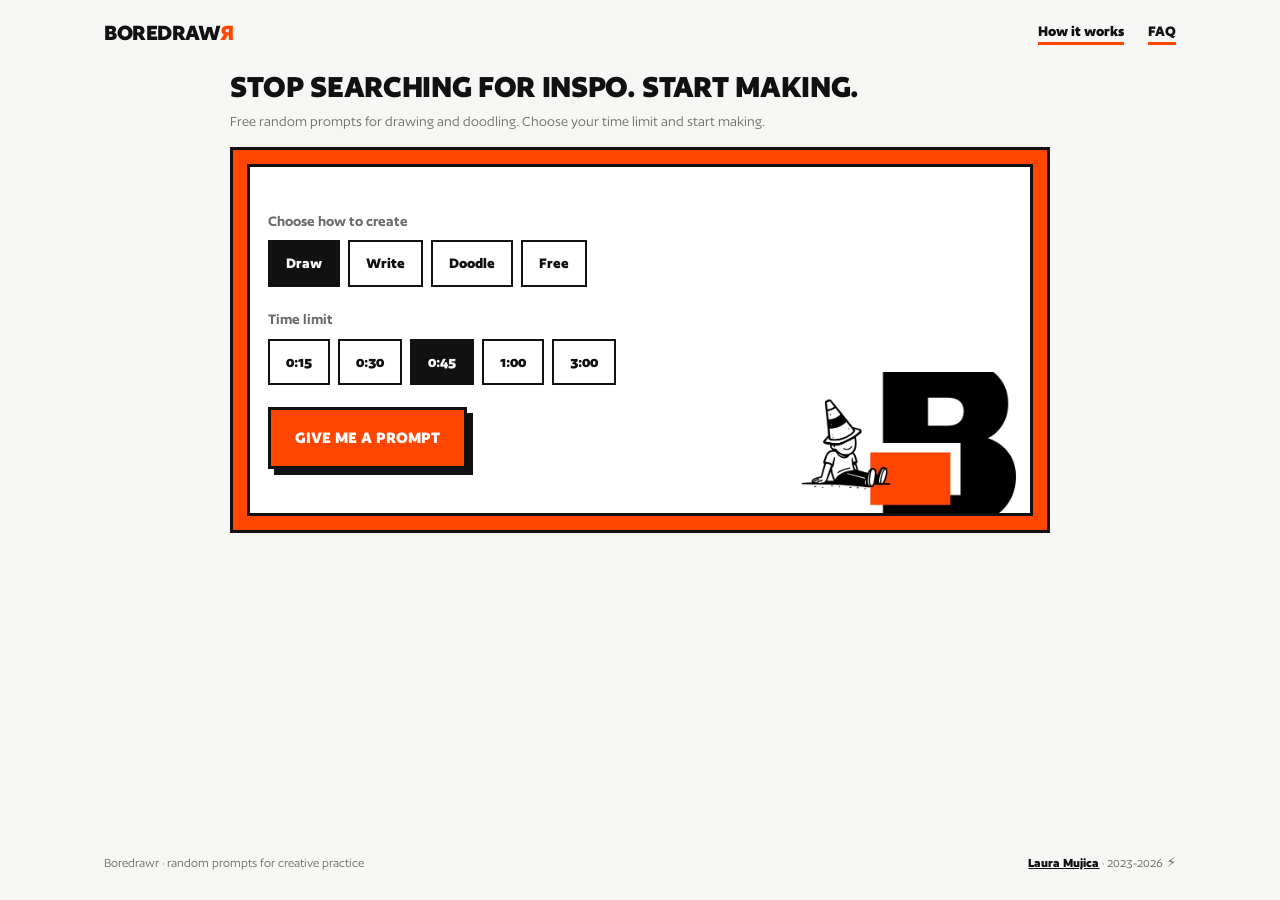
==== index.html @ 6048fa0b "Keep the creative exercise frame stable and fit long prompt text" ====
<!DOCTYPE html>
<html lang="en">
<head>
<!-- Google tag (gtag.js) -->
<script async src="https://www.googletagmanager.com/gtag/js?id=G-VSSH24MEQZ"></script>
<script>
  window.dataLayer = window.dataLayer || [];
  function gtag(){dataLayer.push(arguments);}
  gtag('js', new Date());
  gtag('config', 'G-VSSH24MEQZ');
</script>
<meta charset="utf-8">
<meta name="viewport" content="width=device-width, initial-scale=1, viewport-fit=cover">
<title>Boredrawr — Free Drawing &amp; Doodle Prompt Generator</title>
<meta name="description" content="Get a random drawing or doodle prompt. Set a timer from 15 seconds to 3 minutes and start making. Free creative warm-ups, with no sign-up.">
<meta name="author" content="Laura Mujica">
<link rel="canonical" href="https://boredrawr.web.app/">
<meta property="og:type" content="website">
<meta property="og:site_name" content="Boredrawr">
<meta property="og:title" content="Boredrawr — Stop searching for inspo. Start making.">
<meta property="og:description" content="One random prompt. A short timer. Something you make. Try free drawing and doodling prompts, or explore writing and any medium. No sign-up needed.">
<meta property="og:url" content="https://boredrawr.web.app/">
<meta property="og:image" content="https://boredrawr.web.app/img/boredrawr-social.png?v=fa2564079792">
<meta property="og:image:width" content="1201">
<meta property="og:image:height" content="631">
<meta property="og:image:alt" content="Boredrawr — free drawing and doodling prompts for timed creative exercises.">
<meta name="twitter:card" content="summary_large_image">
<meta name="twitter:title" content="Boredrawr — Stop searching for inspo. Start making.">
<meta name="twitter:description" content="Free drawing and doodling prompts for a quick creative warm-up. Choose a timer and start making. No sign-up needed.">
<meta name="twitter:image" content="https://boredrawr.web.app/img/boredrawr-social.png?v=fa2564079792">
<meta name="twitter:image:alt" content="Boredrawr — free drawing and doodling prompts for timed creative exercises.">
<link rel="icon" type="image/png" href="img/favicon.png">
<link rel="stylesheet" href="css/styles.css?v=0f02905f6a">
<script type="application/ld+json">
{
  "@context": "https://schema.org",
  "@graph": [
    {
      "@type": "WebSite",
      "@id": "https://boredrawr.web.app/#website",
      "url": "https://boredrawr.web.app/",
      "name": "Boredrawr",
      "inLanguage": "en",
      "description": "Free drawing and doodling prompts for timed creative exercises."
    },
    {
      "@type": "WebApplication",
      "@id": "https://boredrawr.web.app/#webapp",
      "url": "https://boredrawr.web.app/",
      "name": "Boredrawr",
      "description": "A free browser-based random prompt generator for drawing, doodling, writing and timed creative exercises.",
      "applicationCategory": "EntertainmentApplication",
      "operatingSystem": "Any",
      "browserRequirements": "A modern web browser with JavaScript enabled",
      "inLanguage": "en",
      "isAccessibleForFree": true,
      "offers": {
        "@type": "Offer",
        "price": "0",
        "priceCurrency": "USD"
      },
      "creator": {
        "@type": "Person",
        "name": "Laura Mujica",
        "url": "https://lauramujica.com/"
      }
    }
  ]
}
</script>
</head>
<body>
<div class="wrap top">
<header>
  <a class="logo" href="#top" aria-label="Boredrawr">BOREDRAW<i>R</i></a>
  <nav class="header-links" aria-label="About Boredrawr">
    <button class="nav" id="openHow" type="button">How it works</button>
    <button class="nav" id="openFaq" type="button">FAQ</button>
  </nav>
</header>

<main id="top">
<div class="hero">
  <div>
    <h1>Stop searching for inspo. Start making.</h1>
    <p class="intro">Free random prompts for drawing and doodling. Choose your time limit and start making.</p>
  </div>

  <div class="tool" id="app">
    <div class="panel" aria-live="polite">
      <!-- Setup -->
      <div id="setup" class="state">
        <div class="hero-img"><img src="img/brwr-hero.jpg" alt="Character with a traffic cone on its head, sitting next to the Boredrawr B" width="1200" height="675"></div>
        <div class="controls">
        <div><h2 class="field-label">Choose how to create</h2>
          <div class="chips" id="modes" role="group" aria-label="Mode"></div></div>
        <div><h2 class="field-label">Time limit</h2>
          <div class="chips" id="times" role="group" aria-label="Time limit"></div></div>
        <div class="row"><button class="btn" id="go" disabled>Give me a prompt</button></div>
        <p id="promptError" role="status" hidden>Could not load prompts. Please check your connection and try again.</p>
        <div class="count" id="count"><span></span><button type="button" class="reset" aria-label="Reset count" title="Reset count"><svg width="16" height="16" viewBox="0 0 24 24" fill="none" stroke="currentColor" stroke-width="2.2" stroke-linecap="round" stroke-linejoin="round" aria-hidden="true"><path d="M3 12a9 9 0 1 0 3-6.7L3 8"/><path d="M3 3v5h5"/></svg></button></div>
        </div>
      </div>
      <!-- Running -->
      <div id="run" class="state" hidden>
        <div class="timer" id="clock">00:45</div>
        <div class="bar"><b id="fill"></b></div>
        <div class="prompt"><small>Your random prompt</small><strong id="ptext"></strong></div>
        <div class="row">
          <button class="btn ghost" id="finish">I'm done</button>
        </div>
      </div>
      <!-- Finished -->
      <div id="end" class="state" hidden>
        <div class="done-msg" id="endmsg">Time's up.</div>
        <div class="prompt"><small>You made this</small><strong id="pdone"></strong></div>
        <div class="row">
          <button class="btn" id="again">Go again</button>
          <button class="btn ghost" id="back">Change settings</button>
        </div>
        <div class="count" id="count2"><span></span><button type="button" class="reset" aria-label="Reset count" title="Reset count"><svg width="16" height="16" viewBox="0 0 24 24" fill="none" stroke="currentColor" stroke-width="2.2" stroke-linecap="round" stroke-linejoin="round" aria-hidden="true"><path d="M3 12a9 9 0 1 0 3-6.7L3 8"/><path d="M3 3v5h5"/></svg></button></div>
      </div>
    </div>
  </div>
</div>
</main>
</div>

<dialog id="how" aria-label="About Boredrawr">
  <button class="close" id="closeHow" type="button" aria-label="Close">Close</button>
  <div class="m-top two">
    <h2>When the blank page isn't the real problem</h2>
    <div>
      <p>Creative blocks don’t always come from a lack of ideas. Sometimes the hardest part is choosing where to start.</p>
      <p>Boredrawr is a free browser-based random prompt generator for drawing and doodling, with writing and free-form modes too. Choose a creative mode, set a timer and respond to one unexpected prompt.</p>
      <p>Draw an impatient cloud. Doodle a suspicious lighthouse without lifting your pen. Write from the point of view of a sleepy toaster. Or choose Free mode and use any medium.</p>
      <p>No account, no gallery to browse, no lengthy setup. Just a small creative exercise to get you making.</p>
      <div class="callout">Creative momentum, not a perfect result.</div>
    </div>
  </div>
  <div class="m-bottom">
    <h2>How it works</h2>
    <ol class="steps">
      <li><b>Choose how to create</b><span>Draw, doodle, write or use any medium.</span></li>
      <li><b>Set a time limit</b><span>Choose 15, 30 or 45 seconds, 1 minute or 3 minutes.</span></li>
      <li><b>Get a random prompt</b><span>An unexpected combination gives you somewhere to start.</span></li>
      <li><b>Make something</b><span>Respond until the timer ends, or finish whenever you’re ready.</span></li>
    </ol>
  </div>
</dialog>

<dialog id="faqDialog" class="faq-dialog" aria-labelledby="faqTitle">
  <div class="faq-heading">
    <div><span class="faq-kicker">A little clarity before you create</span><h2 id="faqTitle">Frequently asked questions</h2></div>
    <button class="close" id="closeFaq" type="button" aria-label="Close FAQ">Close</button>
  </div>
  <div class="faq">
    <details><summary><span class="faq-number">01</span><span>What is Boredrawr?</span></summary><p>Boredrawr is a free web app that generates random prompts for drawing, doodling, writing and other creative activities. It runs in your browser.</p></details>
    <details><summary><span class="faq-number">02</span><span>How does the prompt generator work?</span></summary><p>It combines an adjective, a subject and an instruction for your selected mode. Each prompt gives you a small creative task to interpret in your own way.</p></details>
    <details><summary><span class="faq-number">03</span><span>Do I need drawing experience?</span></summary><p>No. You can use Boredrawr for a quick sketch, a simple doodle, a short paragraph or an experiment in any medium.</p></details>
    <details><summary><span class="faq-number">04</span><span>Can I use it for writing?</span></summary><p>Yes. Write mode asks you to write one paragraph from the point of view of the character or object in your prompt.</p></details>
    <details><summary><span class="faq-number">05</span><span>What does Free mode do?</span></summary><p>Free mode gives you a subject without restricting the medium. You decide how to respond.</p></details>
    <details><summary><span class="faq-number">06</span><span>How long is each exercise?</span></summary><p>You can choose 15, 30 or 45 seconds, 1 minute or 3 minutes. You can also finish before the timer ends.</p></details>
    <details><summary><span class="faq-number">07</span><span>Is Boredrawr free?</span></summary><p>Yes. You can use the prompt generator without payment or an account.</p></details>
    <details><summary><span class="faq-number">08</span><span>Does Boredrawr save my work?</span></summary><p>Boredrawr does not record your drawings or writing. It stores a completion count in your browser on the device you use.</p></details>
  </div>
</dialog>



<div class="wrap"><footer><span>Boredrawr · random prompts for creative practice</span><span><a href="https://lauramujica.com/" target="_blank">Laura Mujica</a> · 2023-2026 ⚡</span></footer></div>

<script src="js/app.js?v=51d50c9593" defer></script>
</body>
</html>
---- css/styles.css ----
@font-face{font-family:'Author';font-weight:400;font-style:normal;font-display:swap;src:url('../fonts/Author-Regular.otf') format('opentype')}
@font-face{font-family:'Author';font-weight:600;font-style:normal;font-display:swap;src:url('../fonts/Author-Semibold.otf') format('opentype')}
@font-face{font-family:'Author';font-weight:700;font-style:normal;font-display:swap;src:url('../fonts/Author-Bold.otf') format('opentype')}

:root{--bg:#f6f6f4;--ink:#111;--muted:#6b6b68;--card:#fff;--orange:#FF4600;--on-orange:#fff;--line:#111;
box-sizing:border-box;padding-top:env(safe-area-inset-top,0px);padding-bottom:env(safe-area-inset-bottom,0px)}
@media (prefers-color-scheme:dark){:root:not([data-theme="light"]){--bg:#141414;--ink:#f6f6f4;--muted:#a3a39f;--card:#1e1e1e;--line:#f6f6f4}}
:root[data-theme="dark"]{--bg:#141414;--ink:#f6f6f4;--muted:#a3a39f;--card:#1e1e1e;--line:#f6f6f4}
html{scroll-padding-top:env(safe-area-inset-top,0px)}
*{box-sizing:border-box}
body{margin:0;background:var(--bg);color:var(--ink);font-family:'Author',system-ui,sans-serif;line-height:1.4;display:flex;flex-direction:column;height:100vh;height:calc(100dvh - env(safe-area-inset-top,0px) - env(safe-area-inset-bottom,0px));overflow:hidden}
.wrap{max-width:1120px;width:100%;margin:0 auto;padding:0 24px}.top{flex:1;min-height:0;display:flex;flex-direction:column}
header{display:flex;justify-content:space-between;align-items:center;padding:16px 0}
.logo{font-weight:700;font-size:1.5rem;letter-spacing:-.02em;text-decoration:none;color:var(--ink)}
.logo i{font-style:normal;display:inline-block;transform:scaleX(-1);color:var(--orange)}
header .nav{font:inherit;font-weight:700;color:var(--ink);background:none;border:0;border-bottom:3px solid var(--orange);padding:0;cursor:pointer}header .nav:focus-visible{outline:3px solid var(--orange);outline-offset:4px}
h1,h2{font-weight:700;text-transform:uppercase;line-height:1;letter-spacing:-.01em;margin:0}
h1{font-size:clamp(1.5rem,3vw,2.1rem)}
h2{font-size:clamp(1.8rem,4vw,2.8rem)}
main{flex:1;min-height:0;display:flex}.hero{display:flex;flex-direction:column;gap:14px;width:100%;max-width:820px;margin:0 auto;padding:4px 0 clamp(20px,6vh,64px);min-height:0}
.hero p.lead{font-size:1.2rem;color:var(--muted);max-width:30ch;margin:24px 0 0}
.tool{background:var(--orange);padding:clamp(10px,2vh,14px);border:3px solid var(--line);flex:1 1 0;min-height:0;max-height:386px;display:flex}
.panel{background:var(--card);border:3px solid var(--line);position:relative;--pad:clamp(12px,3vh,18px);padding:var(--pad);flex:1;min-height:0;overflow:auto;display:flex;flex-direction:column}
.panel .field-label{margin:0 0 8px;font-size:1rem;font-weight:600;color:var(--muted)}
.chips{display:flex;flex-wrap:wrap;gap:8px}
.chip{font:inherit;font-weight:700;background:var(--card);color:var(--ink);border:2px solid var(--line);padding:10px 16px;cursor:pointer}
.chip[aria-pressed="true"]{background:var(--ink);color:var(--bg)}
.chip:focus-visible,.btn:focus-visible{outline:3px solid var(--orange);outline-offset:2px}
.btn{font:inherit;font-weight:700;font-size:1.1rem;text-transform:uppercase;background:var(--orange);color:var(--on-orange);border:3px solid var(--line);padding:16px 24px;cursor:pointer;box-shadow:6px 6px 0 var(--line);transition:transform .08s,box-shadow .08s}
.btn:active{transform:translate(4px,4px);box-shadow:2px 2px 0 var(--line)}
.btn.ghost{background:var(--card);color:var(--ink)}
.row{display:flex;gap:12px;flex-wrap:wrap}.state{display:flex;flex-direction:column;gap:clamp(10px,2vh,20px);flex:1;min-height:0}.hero-img{position:absolute;right:0;bottom:0;width:min(32%,300px,42vh);pointer-events:none;line-height:0}.hero-img img{width:100%;height:auto;mix-blend-mode:multiply}@media (prefers-color-scheme:dark){:root:not([data-theme="light"]) .hero-img img{mix-blend-mode:normal}}:root[data-theme="dark"] .hero-img img{mix-blend-mode:normal}.controls{position:relative;z-index:1}
.controls{display:flex;flex-direction:column;gap:clamp(12px,2.4vh,28px)}#setup{justify-content:center;gap:clamp(12px,2.4vh,28px)}
.state{gap:12px}.state > :not(.prompt){flex-shrink:0}
.prompt{background:var(--orange);color:var(--on-orange);padding:16px 28px;box-shadow:8px 8px 0 var(--line);flex:1;min-height:120px;display:flex;flex-direction:column;justify-content:safe center;margin-right:8px;margin-bottom:8px}
.prompt small{display:block;font-weight:700;opacity:.9;margin-bottom:8px;flex-shrink:0}
.prompt strong{display:block;font-size:clamp(1.5rem,min(5vw,7vh),3.6rem);font-weight:700;text-transform:uppercase;line-height:1.05;overflow-wrap:anywhere;flex-shrink:0}
.timer{font-size:clamp(2.4rem,5vh,3rem);font-weight:700;font-variant-numeric:tabular-nums;line-height:1}
.bar{height:10px;background:color-mix(in srgb,var(--ink) 15%,transparent)}
.bar b{display:block;height:100%;width:100%;background:var(--orange);transition:width .25s linear}
.done-msg{font-size:clamp(1.4rem,4vh,2rem);font-weight:700;text-transform:uppercase;line-height:1.05}
.count{color:var(--muted);font-size:.95rem;display:flex;align-items:center;gap:6px}.reset{background:none;border:0;padding:4px;cursor:pointer;color:var(--muted);line-height:0}.reset:hover{color:var(--ink)}.reset:focus-visible{outline:3px solid var(--orange);outline-offset:2px}
[hidden]{display:none!important}
section.band{padding:72px 0;border-top:3px solid var(--line)}
dialog{background:transparent;color:var(--ink);border:3px solid var(--line);padding:0;width:calc(100% - 32px);max-width:960px;max-height:calc(100% - 32px);overflow:auto;margin:auto}dialog::backdrop{background:rgba(0,0,0,.65)}
.m-top{background:var(--bg);padding:clamp(48px,8vh,72px) 40px clamp(20px,4vh,44px)}.m-bottom{background:#141414;color:#f6f6f4;padding:clamp(20px,4vh,40px) 40px}dialog h2{font-size:clamp(1.3rem,min(3.4vw,4.2vh),2.4rem)}dialog .two p{font-size:clamp(.9rem,2.1vh,1.1rem);margin-bottom:clamp(8px,1.6vh,16px)}dialog .callout{font-size:clamp(1rem,2.4vh,1.2rem);padding:clamp(12px,2vh,20px) 20px;margin-top:clamp(12px,2vh,24px)}dialog .steps{margin-top:clamp(14px,3vh,32px);gap:16px}dialog .steps b{font-size:clamp(1rem,2.3vh,1.2rem)}dialog .steps span{font-size:clamp(.85rem,2vh,1rem)}
dialog .close{position:absolute;top:16px;right:16px;font:inherit;font-weight:700;background:none;color:var(--ink);border:2px solid var(--line);padding:6px 12px;cursor:pointer}dialog .close:focus-visible{outline:3px solid var(--orange);outline-offset:2px}
@media (max-width:820px){.m-top{padding:clamp(44px,7vh,64px) 20px clamp(16px,3vh,28px);gap:14px}.m-bottom{padding:clamp(16px,3vh,28px) 20px}}
.steps{list-style:none;padding:0;margin:40px 0 0;display:grid;grid-template-columns:repeat(4,1fr);gap:24px}
.steps li{border-top:3px solid var(--orange);padding-top:16px}
.steps b{display:block;font-size:1.2rem;text-transform:uppercase;font-weight:700}
.steps span{color:#b9b9b4}
.two{display:grid;grid-template-columns:1fr 1fr;gap:48px;align-items:start}
.two p{font-size:1.15rem;margin:0 0 16px;max-width:46ch}
.callout{background:var(--orange);color:var(--on-orange);padding:20px 24px;font-weight:700;text-transform:uppercase;font-size:1.3rem;box-shadow:8px 8px 0 var(--line);margin-top:24px}
footer{padding:10px 0 clamp(14px,3vh,28px);color:var(--muted);font-size:.85rem;display:flex;justify-content:space-between;flex-wrap:wrap;gap:8px}footer a{color:var(--ink);font-weight:700}
@media (max-width:820px){.two{grid-template-columns:1fr;gap:32px}.steps{grid-template-columns:1fr 1fr}}
@media (max-width:520px){.chips{gap:6px}.chip{padding:7px 10px;font-size:.9rem}.btn{padding:12px 18px;font-size:1rem}.panel .field-label{margin-bottom:6px}.tool{padding:8px}.prompt{padding:16px}footer{font-size:.8rem}}
@media (max-width:820px){dialog{max-height:calc(100% - 16px);width:calc(100% - 16px)}dialog h2{font-size:1.15rem}dialog .two p{font-size:.86rem;line-height:1.3;margin-bottom:8px}dialog .callout{font-size:.95rem;padding:10px 14px;margin-top:10px;box-shadow:5px 5px 0 var(--line)}dialog .steps{gap:10px 14px;margin-top:12px}dialog .steps li{padding-top:10px}dialog .steps b{font-size:.95rem}dialog .steps span{font-size:.8rem;line-height:1.25}dialog .close{top:10px;right:10px;padding:4px 10px}.m-top{padding-top:44px}}
@media (prefers-reduced-motion:reduce){*{transition:none!important}}

/* Descriptive copy and information stay separate from the prompt controls. */
.intro{margin:8px 0 0;color:var(--muted);font-size:clamp(.9rem,1.7vh,1rem);line-height:1.4;max-width:100%}
.panel .field-label{text-transform:none;line-height:1.4;letter-spacing:normal}
.faq{background:var(--bg);padding:clamp(24px,4vh,40px) 40px}
.faq h2{margin-bottom:20px;font-size:clamp(1.3rem,3vw,2rem)}
.faq details{border-top:1px solid var(--muted);padding:14px 0}
.faq summary{font-weight:600;cursor:pointer}
.faq summary:focus-visible{outline:3px solid var(--orange);outline-offset:4px}
.faq p{margin:12px 0 0;max-width:68ch;line-height:1.5}
@media(max-width:820px){.faq{padding:24px 20px}}

.hero h1{text-wrap:balance}

.header-links{display:flex;align-items:center;gap:24px}
.faq-dialog{max-width:760px;border-color:#111;background:#fff;color:#111}
.faq-heading{position:sticky;top:0;z-index:2;display:flex;align-items:flex-start;justify-content:space-between;gap:24px;background:var(--orange);color:#111;padding:28px 32px;border-bottom:3px solid #111}
.faq-kicker{display:block;font-size:.9rem;font-weight:600;margin-bottom:10px}
.faq-heading h2{font-size:clamp(1.5rem,3vw,2.4rem);max-width:18ch}
.faq-dialog .close{position:static;flex-shrink:0;border-color:#111;background:#111;color:#fff;padding:8px 12px}
.faq-dialog .close:focus-visible{outline-color:#fff}
.faq-dialog .faq{background:#fff;color:#111;padding:12px 32px 28px}
.faq-dialog .faq details{border-top:0;border-bottom:2px solid #111;padding:0}
.faq-dialog .faq summary{display:flex;align-items:center;gap:14px;list-style:none;padding:18px 0;font-size:1.05rem}
.faq-dialog .faq summary::-webkit-details-marker{display:none}
.faq-number{display:flex;align-items:center;justify-content:center;width:32px;height:32px;flex-shrink:0;background:var(--orange);color:#111;font-size:.85rem;font-weight:700}
.faq-dialog .faq summary::after{content:'+';margin-left:auto;padding-left:10px;color:var(--orange);font-size:1.7rem;font-weight:700;line-height:1}
.faq-dialog .faq details[open] summary::after{content:'−'}
.faq-dialog .faq p{margin:0 0 20px 46px;padding:0 0 0 16px;border-left:3px solid var(--orange);font-size:1rem;line-height:1.55}
@media(max-width:520px){.header-links{gap:16px}.faq-heading{padding:22px 20px;gap:14px}.faq-dialog .faq{padding:8px 20px 20px}.faq-heading h2{font-size:1.4rem}.faq-kicker{font-size:.8rem}.faq-dialog .faq summary{font-size:.95rem;gap:10px}.faq-dialog .faq p{margin-left:42px}}
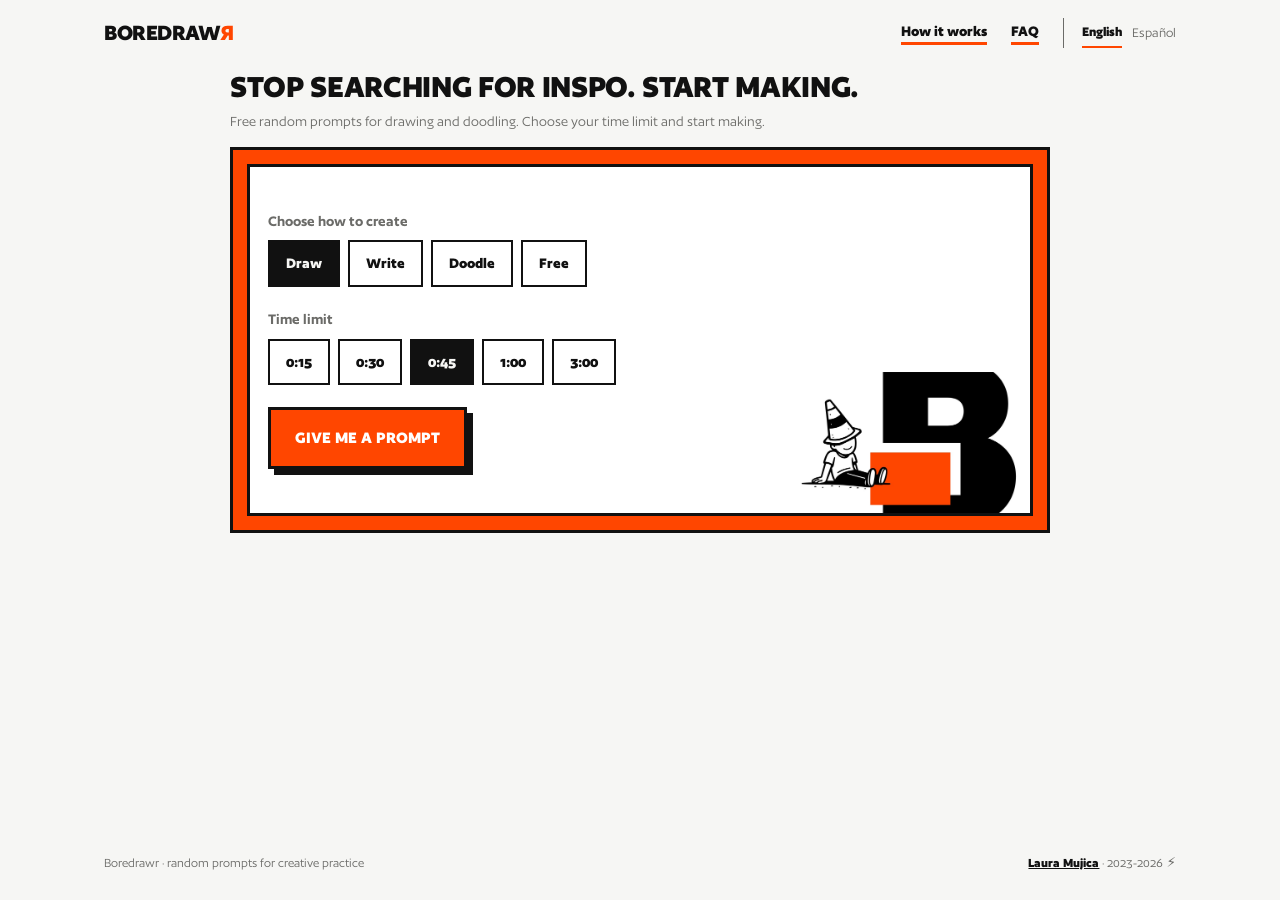
==== commit 7db86c0b: "Add Spanish web app with language switcher and gender-aware prompts" ====
--- a/index.html
+++ b/index.html
@@ -15,6 +15,11 @@
 <meta name="description" content="Get a random drawing or doodle prompt. Set a timer from 15 seconds to 3 minutes and start making. Free creative warm-ups, with no sign-up.">
 <meta name="author" content="Laura Mujica">
 <link rel="canonical" href="https://boredrawr.web.app/">
+<link rel="alternate" hreflang="en" href="https://boredrawr.web.app/">
+<link rel="alternate" hreflang="es" href="https://boredrawr.web.app/es/">
+<link rel="alternate" hreflang="x-default" href="https://boredrawr.web.app/">
+<meta property="og:locale" content="en_US">
+<meta property="og:locale:alternate" content="es_AR">
 <meta property="og:type" content="website">
 <meta property="og:site_name" content="Boredrawr">
 <meta property="og:title" content="Boredrawr — Stop searching for inspo. Start making.">
@@ -30,7 +35,7 @@
 <meta name="twitter:image" content="https://boredrawr.web.app/img/boredrawr-social.png?v=fa2564079792">
 <meta name="twitter:image:alt" content="Boredrawr — free drawing and doodling prompts for timed creative exercises.">
 <link rel="icon" type="image/png" href="img/favicon.png">
-<link rel="stylesheet" href="css/styles.css?v=0f02905f6a">
+<link rel="stylesheet" href="css/styles.css?v=a667f4f087">
 <script type="application/ld+json">
 {
   "@context": "https://schema.org",
@@ -76,6 +81,10 @@
   <nav class="header-links" aria-label="About Boredrawr">
     <button class="nav" id="openHow" type="button">How it works</button>
     <button class="nav" id="openFaq" type="button">FAQ</button>
+    <span class="language-switch" role="group" aria-label="Language">
+      <a href="/" lang="en" hreflang="en" aria-current="page">English</a>
+      <a href="/es/" lang="es" hreflang="es">Español</a>
+    </span>
   </nav>
 </header>
 
@@ -170,6 +179,6 @@
 
 <div class="wrap"><footer><span>Boredrawr · random prompts for creative practice</span><span><a href="https://lauramujica.com/" target="_blank">Laura Mujica</a> · 2023-2026 ⚡</span></footer></div>
 
-<script src="js/app.js?v=51d50c9593" defer></script>
+<script src="js/app.js?v=01582b9e4e" defer></script>
 </body>
 </html>
--- a/css/styles.css
+++ b/css/styles.css
@@ -72,7 +72,12 @@
 
 .hero h1{text-wrap:balance}
 
-.header-links{display:flex;align-items:center;gap:24px}
+.header-links{display:flex;align-items:center;justify-content:flex-end;flex-wrap:wrap;gap:24px}
+.language-switch{display:flex;gap:10px;align-items:center;padding-left:18px;border-left:1px solid var(--muted);font-size:.9rem}
+.language-switch a{color:var(--muted);text-decoration:none;padding:4px 0}
+.language-switch a[aria-current="page"]{color:var(--ink);font-weight:700;border-bottom:2px solid var(--orange)}
+.language-switch a:focus-visible{outline:3px solid var(--orange);outline-offset:3px}
+@media(max-width:620px){header{gap:16px;align-items:flex-start}.logo{flex-shrink:0}.header-links{gap:10px 16px;font-size:.9rem}.language-switch{flex-basis:100%;justify-content:flex-end;border-left:0;padding-left:0;font-size:.85rem}}
 .faq-dialog{max-width:760px;border-color:#111;background:#fff;color:#111}
 .faq-heading{position:sticky;top:0;z-index:2;display:flex;align-items:flex-start;justify-content:space-between;gap:24px;background:var(--orange);color:#111;padding:28px 32px;border-bottom:3px solid #111}
 .faq-kicker{display:block;font-size:.9rem;font-weight:600;margin-bottom:10px}
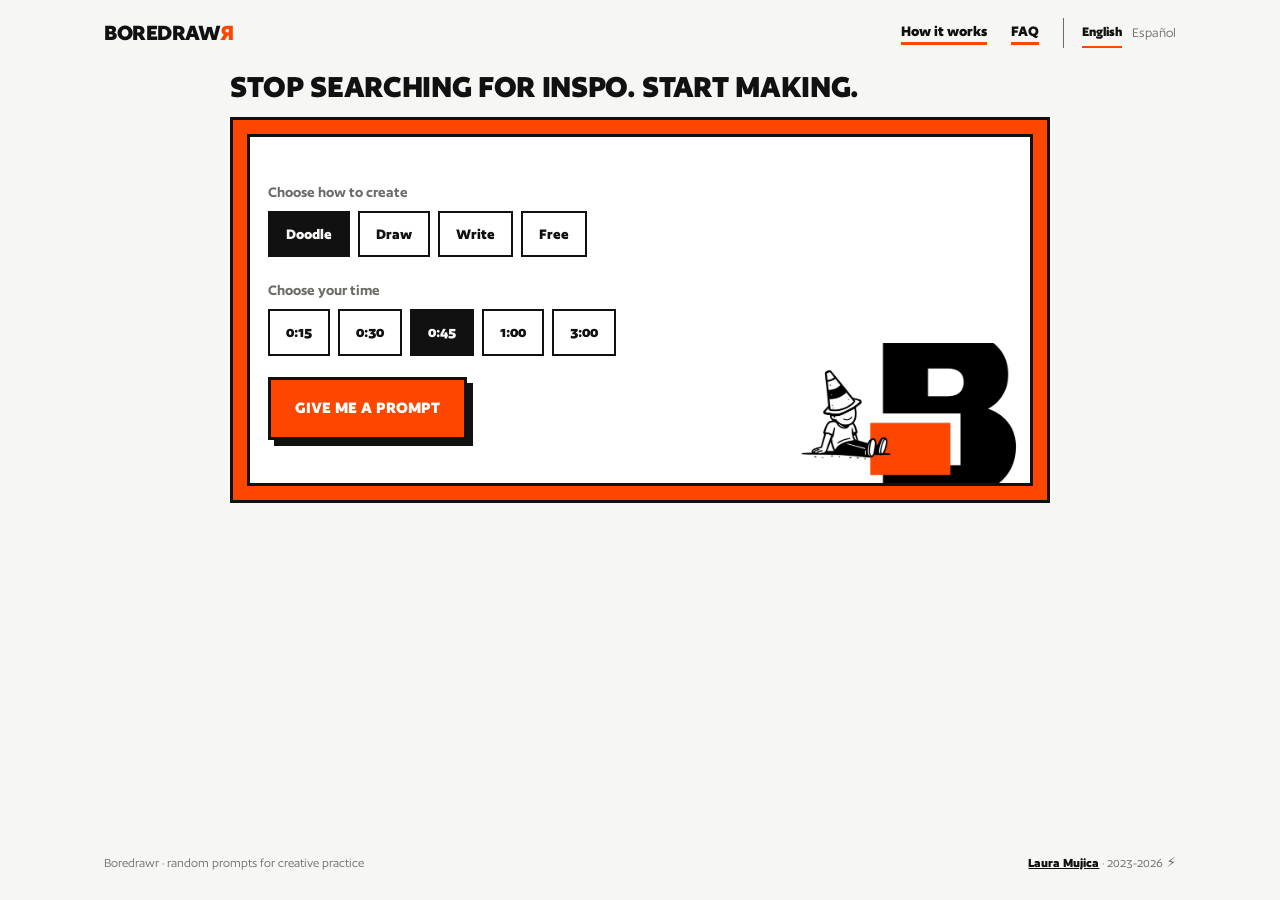
==== commit bce6d243: "Refine Spanish copy, prioritize doodling and explain the brand name" ====
--- a/index.html
+++ b/index.html
@@ -19,7 +19,6 @@
 <link rel="alternate" hreflang="es" href="https://boredrawr.web.app/es/">
 <link rel="alternate" hreflang="x-default" href="https://boredrawr.web.app/">
 <meta property="og:locale" content="en_US">
-<meta property="og:locale:alternate" content="es_AR">
 <meta property="og:type" content="website">
 <meta property="og:site_name" content="Boredrawr">
 <meta property="og:title" content="Boredrawr — Stop searching for inspo. Start making.">
@@ -92,7 +91,6 @@
 <div class="hero">
   <div>
     <h1>Stop searching for inspo. Start making.</h1>
-    <p class="intro">Free random prompts for drawing and doodling. Choose your time limit and start making.</p>
   </div>
 
   <div class="tool" id="app">
@@ -103,7 +101,7 @@
         <div class="controls">
         <div><h2 class="field-label">Choose how to create</h2>
           <div class="chips" id="modes" role="group" aria-label="Mode"></div></div>
-        <div><h2 class="field-label">Time limit</h2>
+        <div><h2 class="field-label">Choose your time</h2>
           <div class="chips" id="times" role="group" aria-label="Time limit"></div></div>
         <div class="row"><button class="btn" id="go" disabled>Give me a prompt</button></div>
         <p id="promptError" role="status" hidden>Could not load prompts. Please check your connection and try again.</p>
@@ -151,9 +149,9 @@
     <h2>How it works</h2>
     <ol class="steps">
       <li><b>Choose how to create</b><span>Draw, doodle, write or use any medium.</span></li>
-      <li><b>Set a time limit</b><span>Choose 15, 30 or 45 seconds, 1 minute or 3 minutes.</span></li>
+      <li><b>Choose your time</b><span>Choose 15, 30 or 45 seconds, 1 minute or 3 minutes.</span></li>
       <li><b>Get a random prompt</b><span>An unexpected combination gives you somewhere to start.</span></li>
-      <li><b>Make something</b><span>Respond until the timer ends, or finish whenever you’re ready.</span></li>
+      <li><b>Make something</b><span>Use pen and paper or your favorite tool. Finish whenever you’re ready.</span></li>
     </ol>
   </div>
 </dialog>
@@ -172,6 +170,7 @@
     <details><summary><span class="faq-number">06</span><span>How long is each exercise?</span></summary><p>You can choose 15, 30 or 45 seconds, 1 minute or 3 minutes. You can also finish before the timer ends.</p></details>
     <details><summary><span class="faq-number">07</span><span>Is Boredrawr free?</span></summary><p>Yes. You can use the prompt generator without payment or an account.</p></details>
     <details><summary><span class="faq-number">08</span><span>Does Boredrawr save my work?</span></summary><p>Boredrawr does not record your drawings or writing. It stores a completion count in your browser on the device you use.</p></details>
+    <details><summary><span class="faq-number">09</span><span>Where does the name Boredrawr come from?</span></summary><p>Boredrawr brings together <b>bored</b>, <b>draw</b>, and <b>drawer</b>. It starts with boredom and turns it into an invitation to draw. The drawer adds a playful twist: imagine opening one and pulling out an unexpected prompt. You never quite know what you’ll find—or where it might take you.</p></details>
   </div>
 </dialog>
 
@@ -179,6 +178,6 @@
 
 <div class="wrap"><footer><span>Boredrawr · random prompts for creative practice</span><span><a href="https://lauramujica.com/" target="_blank">Laura Mujica</a> · 2023-2026 ⚡</span></footer></div>
 
-<script src="js/app.js?v=01582b9e4e" defer></script>
+<script src="js/app.js?v=752061d4e9" defer></script>
 </body>
 </html>
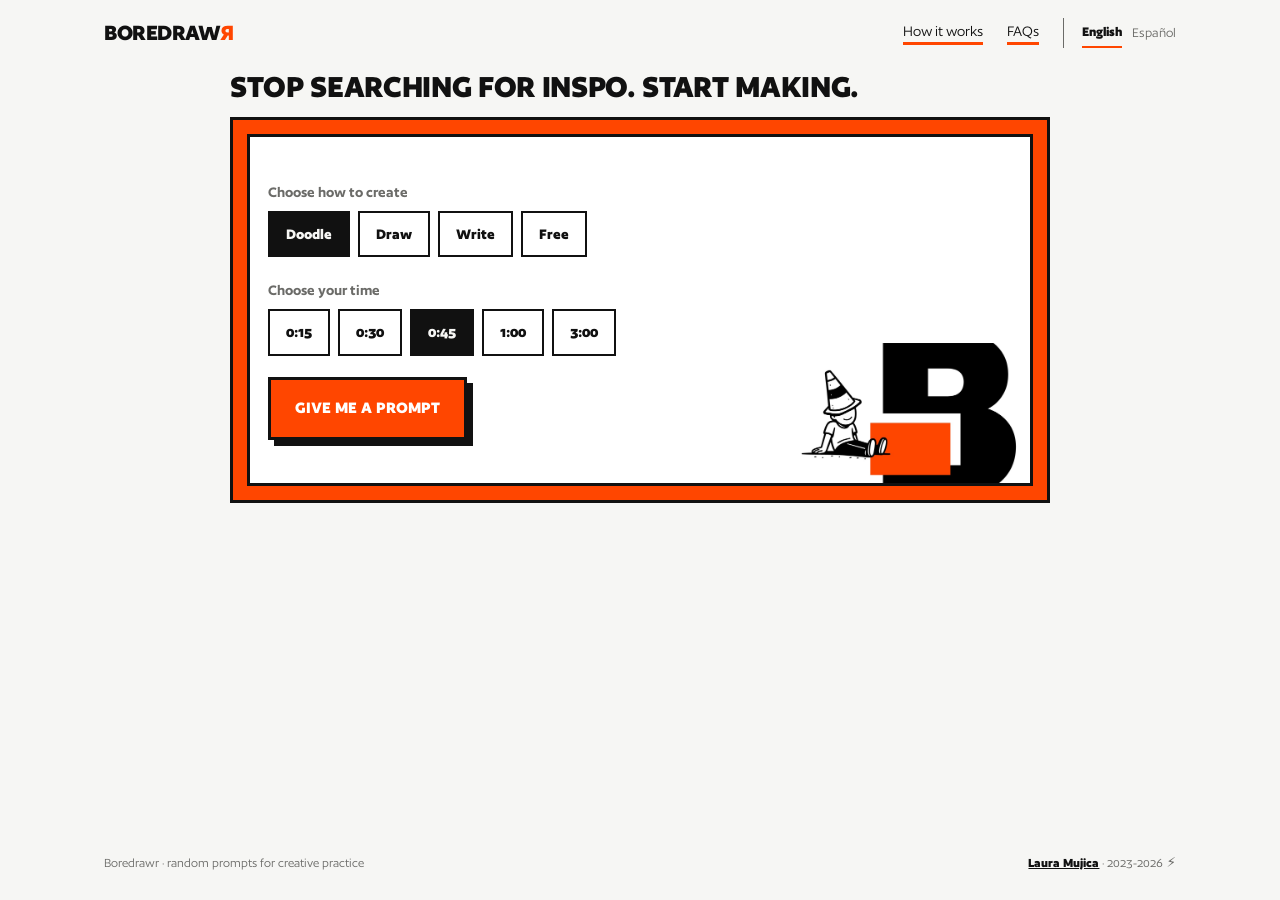
==== commit f3173169: "Refine FAQs and add contact email with accessible copy button" ====
--- a/index.html
+++ b/index.html
@@ -34,7 +34,7 @@
 <meta name="twitter:image" content="https://boredrawr.web.app/img/boredrawr-social.png?v=fa2564079792">
 <meta name="twitter:image:alt" content="Boredrawr — free drawing and doodling prompts for timed creative exercises.">
 <link rel="icon" type="image/png" href="img/favicon.png">
-<link rel="stylesheet" href="css/styles.css?v=a667f4f087">
+<link rel="stylesheet" href="css/styles.css?v=d7c8f49b7b">
 <script type="application/ld+json">
 {
   "@context": "https://schema.org",
@@ -79,7 +79,7 @@
   <a class="logo" href="#top" aria-label="Boredrawr">BOREDRAW<i>R</i></a>
   <nav class="header-links" aria-label="About Boredrawr">
     <button class="nav" id="openHow" type="button">How it works</button>
-    <button class="nav" id="openFaq" type="button">FAQ</button>
+    <button class="nav" id="openFaq" type="button">FAQs</button>
     <span class="language-switch" role="group" aria-label="Language">
       <a href="/" lang="en" hreflang="en" aria-current="page">English</a>
       <a href="/es/" lang="es" hreflang="es">Español</a>
@@ -151,26 +151,27 @@
       <li><b>Choose how to create</b><span>Draw, doodle, write or use any medium.</span></li>
       <li><b>Choose your time</b><span>Choose 15, 30 or 45 seconds, 1 minute or 3 minutes.</span></li>
       <li><b>Get a random prompt</b><span>An unexpected combination gives you somewhere to start.</span></li>
-      <li><b>Make something</b><span>Use pen and paper or your favorite tool. Finish whenever you’re ready.</span></li>
+      <li><b>Make something</b><span>Use pen and paper or your favorite tool.</span></li>
     </ol>
   </div>
 </dialog>
 
 <dialog id="faqDialog" class="faq-dialog" aria-labelledby="faqTitle">
   <div class="faq-heading">
-    <div><span class="faq-kicker">A little clarity before you create</span><h2 id="faqTitle">Frequently asked questions</h2></div>
+    <div><h2 id="faqTitle">Frequently asked questions</h2></div>
     <button class="close" id="closeFaq" type="button" aria-label="Close FAQ">Close</button>
   </div>
   <div class="faq">
     <details><summary><span class="faq-number">01</span><span>What is Boredrawr?</span></summary><p>Boredrawr is a free web app that generates random prompts for drawing, doodling, writing and other creative activities. It runs in your browser.</p></details>
-    <details><summary><span class="faq-number">02</span><span>How does the prompt generator work?</span></summary><p>It combines an adjective, a subject and an instruction for your selected mode. Each prompt gives you a small creative task to interpret in your own way.</p></details>
-    <details><summary><span class="faq-number">03</span><span>Do I need drawing experience?</span></summary><p>No. You can use Boredrawr for a quick sketch, a simple doodle, a short paragraph or an experiment in any medium.</p></details>
-    <details><summary><span class="faq-number">04</span><span>Can I use it for writing?</span></summary><p>Yes. Write mode asks you to write one paragraph from the point of view of the character or object in your prompt.</p></details>
-    <details><summary><span class="faq-number">05</span><span>What does Free mode do?</span></summary><p>Free mode gives you a subject without restricting the medium. You decide how to respond.</p></details>
-    <details><summary><span class="faq-number">06</span><span>How long is each exercise?</span></summary><p>You can choose 15, 30 or 45 seconds, 1 minute or 3 minutes. You can also finish before the timer ends.</p></details>
-    <details><summary><span class="faq-number">07</span><span>Is Boredrawr free?</span></summary><p>Yes. You can use the prompt generator without payment or an account.</p></details>
-    <details><summary><span class="faq-number">08</span><span>Does Boredrawr save my work?</span></summary><p>Boredrawr does not record your drawings or writing. It stores a completion count in your browser on the device you use.</p></details>
-    <details><summary><span class="faq-number">09</span><span>Where does the name Boredrawr come from?</span></summary><p>Boredrawr brings together <b>bored</b>, <b>draw</b>, and <b>drawer</b>. It starts with boredom and turns it into an invitation to draw. The drawer adds a playful twist: imagine opening one and pulling out an unexpected prompt. You never quite know what you’ll find—or where it might take you.</p></details>
+    <details><summary><span class="faq-number">02</span><span>Where does the name Boredrawr come from?</span></summary><p>Boredrawr brings together <b>bored</b>, <b>draw</b>, and <b>drawer</b>. It starts with boredom and turns it into an invitation to draw. The drawer adds a playful twist: imagine opening one and pulling out an unexpected prompt. You never quite know what you’ll find—or where it might take you.</p></details>
+    <details><summary><span class="faq-number">03</span><span>How does the prompt generator work?</span></summary><p>It combines an adjective, a subject and an instruction for your selected mode. Each prompt gives you a small creative task to interpret in your own way.</p></details>
+    <details><summary><span class="faq-number">04</span><span>Do I need drawing experience?</span></summary><p>No. You can use Boredrawr for a quick sketch, a simple doodle, a short paragraph or an experiment in any medium.</p></details>
+    <details><summary><span class="faq-number">05</span><span>Can I use it for writing?</span></summary><p>Yes. Write mode asks you to write one paragraph from the point of view of the character or object in your prompt.</p></details>
+    <details><summary><span class="faq-number">06</span><span>What does Free mode do?</span></summary><p>Free mode gives you a subject without restricting the medium. You decide how to respond.</p></details>
+    <details><summary><span class="faq-number">07</span><span>How long is each exercise?</span></summary><p>You can choose 15, 30 or 45 seconds, 1 minute or 3 minutes. You can also finish before the timer ends.</p></details>
+    <details><summary><span class="faq-number">08</span><span>Is Boredrawr free?</span></summary><p>Yes. You can use the prompt generator without payment or an account.</p></details>
+    <details><summary><span class="faq-number">09</span><span>Does Boredrawr save my work?</span></summary><p>Boredrawr does not record your drawings or writing. It stores a completion count in your browser on the device you use.</p></details>
+    <details><summary><span class="faq-number">10</span><span>Can I suggest something or request another language?</span></summary><p>Absolutely! Send your suggestions, language requests or questions to <span class="faq-contact"><a id="contactEmail" href="mailto:hello@lauramujica.com">hello@lauramujica.com</a><button id="copyEmail" class="copy-email" type="button" aria-label="Copy email address" title="Copy email address"><svg width="18" height="18" viewBox="0 0 24 24" fill="none" stroke="currentColor" stroke-width="2" stroke-linecap="round" stroke-linejoin="round" aria-hidden="true"><rect x="8" y="8" width="12" height="12" rx="2"/><path d="M16 8V4a2 2 0 0 0-2-2H4a2 2 0 0 0-2 2v10a2 2 0 0 0 2 2h4"/></svg></button></span><span id="copyEmailStatus" class="copy-status" role="status" aria-live="polite"></span></p></details>
   </div>
 </dialog>
 
@@ -178,6 +179,6 @@
 
 <div class="wrap"><footer><span>Boredrawr · random prompts for creative practice</span><span><a href="https://lauramujica.com/" target="_blank">Laura Mujica</a> · 2023-2026 ⚡</span></footer></div>
 
-<script src="js/app.js?v=752061d4e9" defer></script>
+<script src="js/app.js?v=ee901ebe08" defer></script>
 </body>
 </html>
--- a/css/styles.css
+++ b/css/styles.css
@@ -13,7 +13,7 @@
 header{display:flex;justify-content:space-between;align-items:center;padding:16px 0}
 .logo{font-weight:700;font-size:1.5rem;letter-spacing:-.02em;text-decoration:none;color:var(--ink)}
 .logo i{font-style:normal;display:inline-block;transform:scaleX(-1);color:var(--orange)}
-header .nav{font:inherit;font-weight:700;color:var(--ink);background:none;border:0;border-bottom:3px solid var(--orange);padding:0;cursor:pointer}header .nav:focus-visible{outline:3px solid var(--orange);outline-offset:4px}
+header .nav{font:inherit;font-weight:400;color:var(--ink);background:none;border:0;border-bottom:3px solid var(--orange);padding:0;cursor:pointer}header .nav:focus-visible{outline:3px solid var(--orange);outline-offset:4px}
 h1,h2{font-weight:700;text-transform:uppercase;line-height:1;letter-spacing:-.01em;margin:0}
 h1{font-size:clamp(1.5rem,3vw,2.1rem)}
 h2{font-size:clamp(1.8rem,4vw,2.8rem)}
@@ -80,7 +80,7 @@
 @media(max-width:620px){header{gap:16px;align-items:flex-start}.logo{flex-shrink:0}.header-links{gap:10px 16px;font-size:.9rem}.language-switch{flex-basis:100%;justify-content:flex-end;border-left:0;padding-left:0;font-size:.85rem}}
 .faq-dialog{max-width:760px;border-color:#111;background:#fff;color:#111}
 .faq-heading{position:sticky;top:0;z-index:2;display:flex;align-items:flex-start;justify-content:space-between;gap:24px;background:var(--orange);color:#111;padding:28px 32px;border-bottom:3px solid #111}
-.faq-kicker{display:block;font-size:.9rem;font-weight:600;margin-bottom:10px}
+
 .faq-heading h2{font-size:clamp(1.5rem,3vw,2.4rem);max-width:18ch}
 .faq-dialog .close{position:static;flex-shrink:0;border-color:#111;background:#111;color:#fff;padding:8px 12px}
 .faq-dialog .close:focus-visible{outline-color:#fff}
@@ -92,4 +92,6 @@
 .faq-dialog .faq summary::after{content:'+';margin-left:auto;padding-left:10px;color:var(--orange);font-size:1.7rem;font-weight:700;line-height:1}
 .faq-dialog .faq details[open] summary::after{content:'−'}
 .faq-dialog .faq p{margin:0 0 20px 46px;padding:0 0 0 16px;border-left:3px solid var(--orange);font-size:1rem;line-height:1.55}
-@media(max-width:520px){.header-links{gap:16px}.faq-heading{padding:22px 20px;gap:14px}.faq-dialog .faq{padding:8px 20px 20px}.faq-heading h2{font-size:1.4rem}.faq-kicker{font-size:.8rem}.faq-dialog .faq summary{font-size:.95rem;gap:10px}.faq-dialog .faq p{margin-left:42px}}
+@media(max-width:520px){.header-links{gap:16px}.faq-heading{padding:22px 20px;gap:14px}.faq-dialog .faq{padding:8px 20px 20px}.faq-heading h2{font-size:1.4rem}.faq-dialog .faq summary{font-size:.95rem;gap:10px}.faq-dialog .faq p{margin-left:42px}}
+
+.faq-contact{display:inline-flex;align-items:center;gap:8px;flex-wrap:wrap;max-width:100%}.faq-contact a{color:inherit;overflow-wrap:anywhere}.copy-email{display:inline-flex;align-items:center;justify-content:center;width:36px;height:36px;flex-shrink:0;border:2px solid #111;background:#fff;color:#111;cursor:pointer}.copy-email:hover{background:var(--orange)}.copy-email:focus-visible{outline:3px solid var(--orange);outline-offset:3px}.copy-status{display:block;font-size:.9rem}.copy-status:empty{display:none}
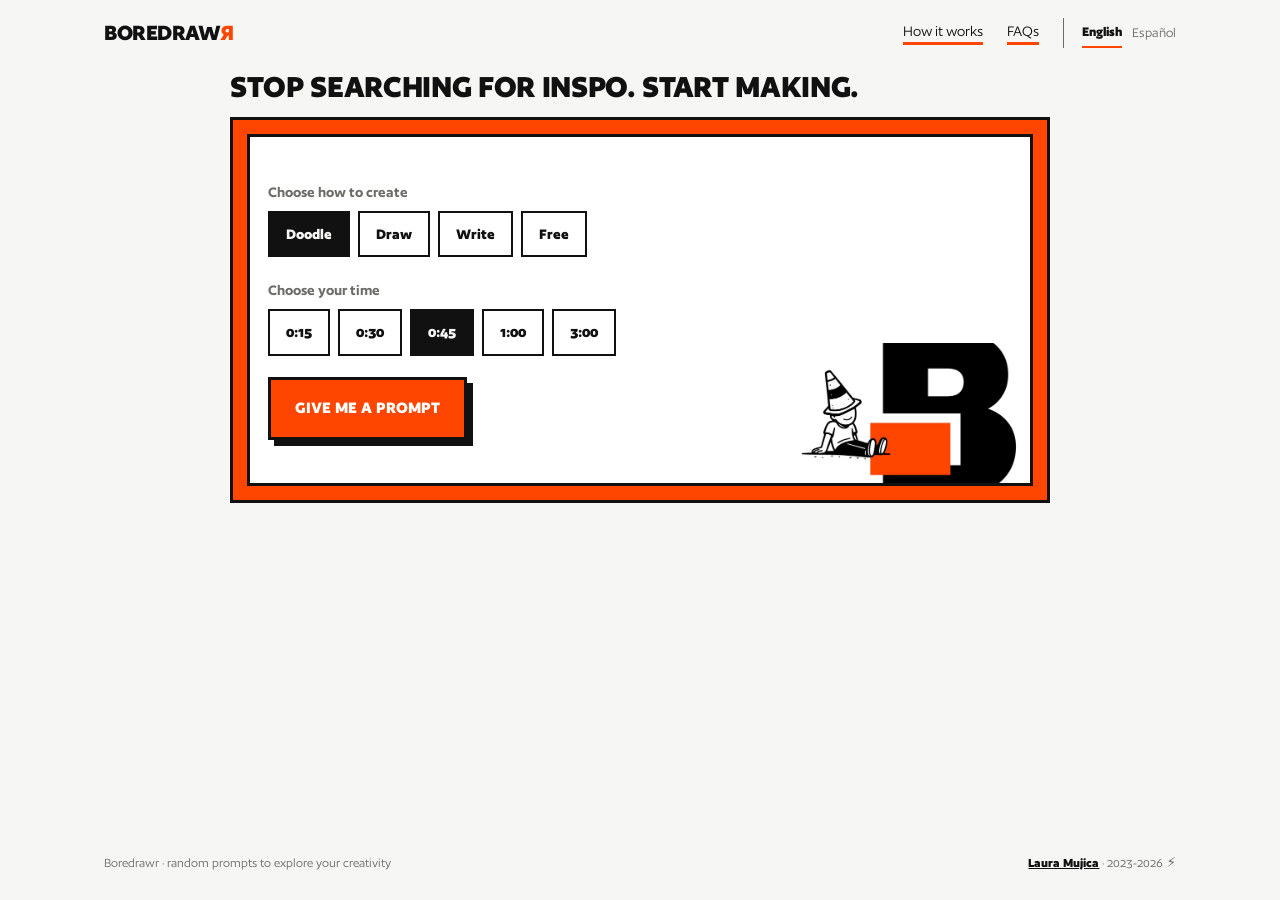
==== commit ff21a1c7: "Align bilingual SEO and social previews with new brand images" ====
--- a/index.html
+++ b/index.html
@@ -11,8 +11,8 @@
 </script>
 <meta charset="utf-8">
 <meta name="viewport" content="width=device-width, initial-scale=1, viewport-fit=cover">
-<title>Boredrawr — Free Drawing &amp; Doodle Prompt Generator</title>
-<meta name="description" content="Get a random drawing or doodle prompt. Set a timer from 15 seconds to 3 minutes and start making. Free creative warm-ups, with no sign-up.">
+<title>Boredrawr — Drawing &amp; Doodle Prompt Generator</title>
+<meta name="description" content="Random drawing and doodling prompts for a quick creative warm-up. Choose a timer from 15 seconds to 3 minutes and start making, without pressure.">
 <meta name="author" content="Laura Mujica">
 <link rel="canonical" href="https://boredrawr.web.app/">
 <link rel="alternate" hreflang="en" href="https://boredrawr.web.app/">
@@ -22,19 +22,19 @@
 <meta property="og:type" content="website">
 <meta property="og:site_name" content="Boredrawr">
 <meta property="og:title" content="Boredrawr — Stop searching for inspo. Start making.">
-<meta property="og:description" content="One random prompt. A short timer. Something you make. Try free drawing and doodling prompts, or explore writing and any medium. No sign-up needed.">
+<meta property="og:description" content="Drawing &amp; doodling prompts. A quick creative warm-up for your imagination.">
 <meta property="og:url" content="https://boredrawr.web.app/">
-<meta property="og:image" content="https://boredrawr.web.app/img/boredrawr-social.png?v=fa2564079792">
+<meta property="og:image" content="https://boredrawr.web.app/img/boredrawr-social.png?v=8b0ccb72edf8">
 <meta property="og:image:width" content="1201">
 <meta property="og:image:height" content="631">
-<meta property="og:image:alt" content="Boredrawr — free drawing and doodling prompts for timed creative exercises.">
+<meta property="og:image:alt" content="Boredrawr — Stop searching for inspo. Start making. Drawing and doodling prompts for a quick creative warm-up.">
 <meta name="twitter:card" content="summary_large_image">
 <meta name="twitter:title" content="Boredrawr — Stop searching for inspo. Start making.">
-<meta name="twitter:description" content="Free drawing and doodling prompts for a quick creative warm-up. Choose a timer and start making. No sign-up needed.">
-<meta name="twitter:image" content="https://boredrawr.web.app/img/boredrawr-social.png?v=fa2564079792">
-<meta name="twitter:image:alt" content="Boredrawr — free drawing and doodling prompts for timed creative exercises.">
+<meta name="twitter:description" content="Drawing &amp; doodling prompts. A quick creative warm-up for your imagination.">
+<meta name="twitter:image" content="https://boredrawr.web.app/img/boredrawr-social.png?v=8b0ccb72edf8">
+<meta name="twitter:image:alt" content="Boredrawr — Stop searching for inspo. Start making. Drawing and doodling prompts for a quick creative warm-up.">
 <link rel="icon" type="image/png" href="img/favicon.png">
-<link rel="stylesheet" href="css/styles.css?v=d7c8f49b7b">
+<link rel="stylesheet" href="css/styles.css?v=05384781e5">
 <script type="application/ld+json">
 {
   "@context": "https://schema.org",
@@ -45,14 +45,14 @@
       "url": "https://boredrawr.web.app/",
       "name": "Boredrawr",
       "inLanguage": "en",
-      "description": "Free drawing and doodling prompts for timed creative exercises."
+      "description": "Random drawing and doodling prompts for a quick creative warm-up. Choose a timer from 15 seconds to 3 minutes and start making, without pressure."
     },
     {
       "@type": "WebApplication",
       "@id": "https://boredrawr.web.app/#webapp",
       "url": "https://boredrawr.web.app/",
       "name": "Boredrawr",
-      "description": "A free browser-based random prompt generator for drawing, doodling, writing and timed creative exercises.",
+      "description": "Random drawing and doodling prompts for a quick creative warm-up. Choose a timer from 15 seconds to 3 minutes and start making, without pressure.",
       "applicationCategory": "EntertainmentApplication",
       "operatingSystem": "Any",
       "browserRequirements": "A modern web browser with JavaScript enabled",
@@ -177,7 +177,7 @@
 
 
 
-<div class="wrap"><footer><span>Boredrawr · random prompts for creative practice</span><span><a href="https://lauramujica.com/" target="_blank">Laura Mujica</a> · 2023-2026 ⚡</span></footer></div>
+<div class="wrap"><footer><span>Boredrawr · random prompts to explore your creativity</span><span><a href="https://lauramujica.com/" target="_blank">Laura Mujica</a> · 2023-2026 ⚡</span></footer></div>
 
 <script src="js/app.js?v=ee901ebe08" defer></script>
 </body>
--- a/css/styles.css
+++ b/css/styles.css
@@ -44,7 +44,7 @@
 section.band{padding:72px 0;border-top:3px solid var(--line)}
 dialog{background:transparent;color:var(--ink);border:3px solid var(--line);padding:0;width:calc(100% - 32px);max-width:960px;max-height:calc(100% - 32px);overflow:auto;margin:auto}dialog::backdrop{background:rgba(0,0,0,.65)}
 .m-top{background:var(--bg);padding:clamp(48px,8vh,72px) 40px clamp(20px,4vh,44px)}.m-bottom{background:#141414;color:#f6f6f4;padding:clamp(20px,4vh,40px) 40px}dialog h2{font-size:clamp(1.3rem,min(3.4vw,4.2vh),2.4rem)}dialog .two p{font-size:clamp(.9rem,2.1vh,1.1rem);margin-bottom:clamp(8px,1.6vh,16px)}dialog .callout{font-size:clamp(1rem,2.4vh,1.2rem);padding:clamp(12px,2vh,20px) 20px;margin-top:clamp(12px,2vh,24px)}dialog .steps{margin-top:clamp(14px,3vh,32px);gap:16px}dialog .steps b{font-size:clamp(1rem,2.3vh,1.2rem)}dialog .steps span{font-size:clamp(.85rem,2vh,1rem)}
-dialog .close{position:absolute;top:16px;right:16px;font:inherit;font-weight:700;background:none;color:var(--ink);border:2px solid var(--line);padding:6px 12px;cursor:pointer}dialog .close:focus-visible{outline:3px solid var(--orange);outline-offset:2px}
+dialog .close{position:absolute;top:16px;right:16px;font:inherit;font-weight:700;background:#111;color:#fff;border:2px solid #111;padding:6px 12px;cursor:pointer}dialog .close:focus-visible{outline:3px solid var(--orange);outline-offset:2px}
 @media (max-width:820px){.m-top{padding:clamp(44px,7vh,64px) 20px clamp(16px,3vh,28px);gap:14px}.m-bottom{padding:clamp(16px,3vh,28px) 20px}}
 .steps{list-style:none;padding:0;margin:40px 0 0;display:grid;grid-template-columns:repeat(4,1fr);gap:24px}
 .steps li{border-top:3px solid var(--orange);padding-top:16px}
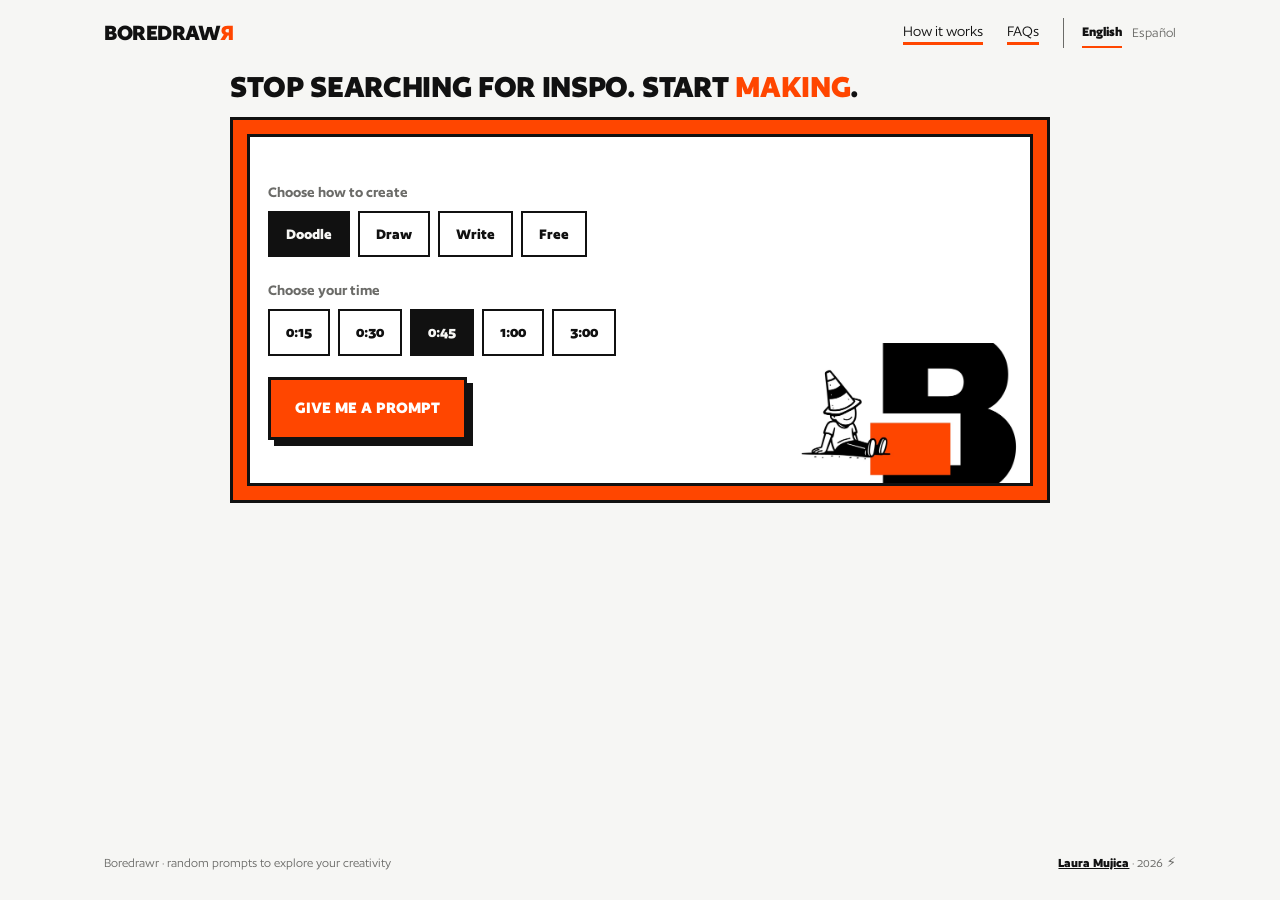
==== commit 377a1ff6: "Add mobile menu and update bilingual heading and footer styling" ====
--- a/index.html
+++ b/index.html
@@ -14,6 +14,8 @@
 <title>Boredrawr — Drawing &amp; Doodle Prompt Generator</title>
 <meta name="description" content="Random drawing and doodling prompts for a quick creative warm-up. Choose a timer from 15 seconds to 3 minutes and start making, without pressure.">
 <meta name="author" content="Laura Mujica">
+<link rel="apple-touch-icon" sizes="128x128" href="/apple-touch-icon.png">
+<meta name="apple-mobile-web-app-title" content="Boredrawr">
 <link rel="canonical" href="https://boredrawr.web.app/">
 <link rel="alternate" hreflang="en" href="https://boredrawr.web.app/">
 <link rel="alternate" hreflang="es" href="https://boredrawr.web.app/es/">
@@ -77,7 +79,8 @@
 <div class="wrap top">
 <header>
   <a class="logo" href="#top" aria-label="Boredrawr">BOREDRAW<i>R</i></a>
-  <nav class="header-links" aria-label="About Boredrawr">
+  <button class="menu-toggle" id="menuToggle" type="button" aria-expanded="false" aria-controls="headerLinks" aria-label="Open menu"><span aria-hidden="true"></span><span aria-hidden="true"></span><span aria-hidden="true"></span></button>
+  <nav id="headerLinks" class="header-links" aria-label="About Boredrawr">
     <button class="nav" id="openHow" type="button">How it works</button>
     <button class="nav" id="openFaq" type="button">FAQs</button>
     <span class="language-switch" role="group" aria-label="Language">
@@ -90,7 +93,7 @@
 <main id="top">
 <div class="hero">
   <div>
-    <h1>Stop searching for inspo. Start making.</h1>
+    <h1>Stop searching for inspo. Start <span class="heading-accent">making</span>.</h1>
   </div>
 
   <div class="tool" id="app">
@@ -177,7 +180,7 @@
 
 
 
-<div class="wrap"><footer><span>Boredrawr · random prompts to explore your creativity</span><span><a href="https://lauramujica.com/" target="_blank">Laura Mujica</a> · 2023-2026 ⚡</span></footer></div>
+<div class="wrap"><footer><span>Boredrawr · random prompts to explore your creativity</span><span><a href="https://lauramujica.com/" target="_blank">Laura Mujica</a> · 2026 ⚡</span></footer></div>
 
 <script src="js/app.js?v=ee901ebe08" defer></script>
 </body>
--- a/css/styles.css
+++ b/css/styles.css
@@ -95,3 +95,18 @@
 @media(max-width:520px){.header-links{gap:16px}.faq-heading{padding:22px 20px;gap:14px}.faq-dialog .faq{padding:8px 20px 20px}.faq-heading h2{font-size:1.4rem}.faq-dialog .faq summary{font-size:.95rem;gap:10px}.faq-dialog .faq p{margin-left:42px}}
 
 .faq-contact{display:inline-flex;align-items:center;gap:8px;flex-wrap:wrap;max-width:100%}.faq-contact a{color:inherit;overflow-wrap:anywhere}.copy-email{display:inline-flex;align-items:center;justify-content:center;width:36px;height:36px;flex-shrink:0;border:2px solid #111;background:#fff;color:#111;cursor:pointer}.copy-email:hover{background:var(--orange)}.copy-email:focus-visible{outline:3px solid var(--orange);outline-offset:3px}.copy-status{display:block;font-size:.9rem}.copy-status:empty{display:none}
+
+/* Compact navigation and centered footer on mobile. */
+.heading-accent{color:var(--orange)}
+.menu-toggle{display:none}
+@media(max-width:620px){
+ header{position:relative;align-items:center}
+ .menu-ready .menu-toggle{display:flex;flex-direction:column;justify-content:center;align-items:center;gap:5px;width:44px;height:44px;padding:10px;background:var(--orange);border:3px solid var(--line);box-shadow:4px 4px 0 var(--line);cursor:pointer;color:var(--ink)}
+ .menu-toggle span{display:block;width:20px;height:2px;background:#000}
+ .menu-toggle:focus-visible{outline:3px solid var(--orange);outline-offset:6px}
+ .menu-ready .header-links{display:none;position:absolute;top:calc(100% - 4px);right:0;z-index:10;flex-direction:column;align-items:flex-start;gap:20px;min-width:210px;padding:20px;background:var(--card);border:3px solid var(--line);box-shadow:5px 5px 0 var(--line)}
+ .menu-ready .header-links.is-open{display:flex}
+ .menu-ready .language-switch{flex-basis:auto;justify-content:flex-start;border:0;padding:0}
+ footer{flex-direction:column;align-items:center;justify-content:center;text-align:center}
+ footer>span{width:100%}
+}
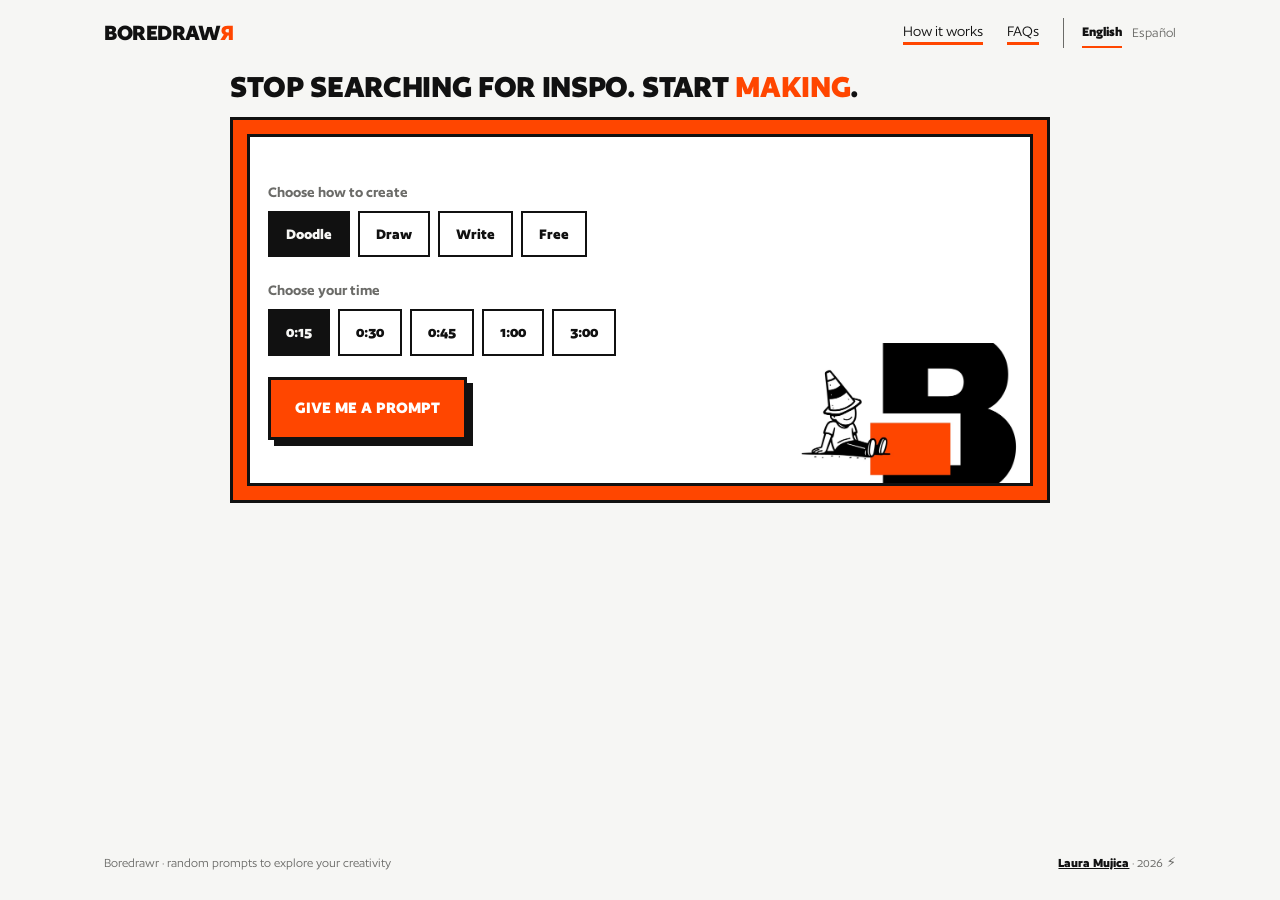
==== commit 09f35283: "Refine mobile layout and use a 15-second default timer" ====
--- a/index.html
+++ b/index.html
@@ -36,7 +36,7 @@
 <meta name="twitter:image" content="https://boredrawr.web.app/img/boredrawr-social.png?v=8b0ccb72edf8">
 <meta name="twitter:image:alt" content="Boredrawr — Stop searching for inspo. Start making. Drawing and doodling prompts for a quick creative warm-up.">
 <link rel="icon" type="image/png" href="img/favicon.png">
-<link rel="stylesheet" href="css/styles.css?v=05384781e5">
+<link rel="stylesheet" href="css/styles.css?v=721ab4e845">
 <script type="application/ld+json">
 {
   "@context": "https://schema.org",
@@ -113,7 +113,7 @@
       </div>
       <!-- Running -->
       <div id="run" class="state" hidden>
-        <div class="timer" id="clock">00:45</div>
+        <div class="timer" id="clock">00:15</div>
         <div class="bar"><b id="fill"></b></div>
         <div class="prompt"><small>Your random prompt</small><strong id="ptext"></strong></div>
         <div class="row">
@@ -126,7 +126,7 @@
         <div class="prompt"><small>You made this</small><strong id="pdone"></strong></div>
         <div class="row">
           <button class="btn" id="again">Go again</button>
-          <button class="btn ghost" id="back">Change settings</button>
+          <button class="btn ghost" id="back">Settings</button>
         </div>
         <div class="count" id="count2"><span></span><button type="button" class="reset" aria-label="Reset count" title="Reset count"><svg width="16" height="16" viewBox="0 0 24 24" fill="none" stroke="currentColor" stroke-width="2.2" stroke-linecap="round" stroke-linejoin="round" aria-hidden="true"><path d="M3 12a9 9 0 1 0 3-6.7L3 8"/><path d="M3 3v5h5"/></svg></button></div>
       </div>
@@ -182,6 +182,6 @@
 
 <div class="wrap"><footer><span>Boredrawr · random prompts to explore your creativity</span><span><a href="https://lauramujica.com/" target="_blank">Laura Mujica</a> · 2026 ⚡</span></footer></div>
 
-<script src="js/app.js?v=ee901ebe08" defer></script>
+<script src="js/app.js?v=e31d42c010" defer></script>
 </body>
 </html>
--- a/css/styles.css
+++ b/css/styles.css
@@ -101,12 +101,26 @@
 .menu-toggle{display:none}
 @media(max-width:620px){
  header{position:relative;align-items:center}
- .menu-ready .menu-toggle{display:flex;flex-direction:column;justify-content:center;align-items:center;gap:5px;width:44px;height:44px;padding:10px;background:var(--orange);border:3px solid var(--line);box-shadow:4px 4px 0 var(--line);cursor:pointer;color:var(--ink)}
- .menu-toggle span{display:block;width:20px;height:2px;background:#000}
+ .menu-ready .menu-toggle{display:flex;flex-direction:column;justify-content:center;align-items:center;gap:3px;width:32px;height:32px;padding:6px;background:transparent;border:2px solid var(--line);box-shadow:3px 3px 0 var(--line);cursor:pointer;color:var(--ink)}
+ .menu-toggle span{display:block;width:16px;height:2px;background:var(--ink)}
  .menu-toggle:focus-visible{outline:3px solid var(--orange);outline-offset:6px}
  .menu-ready .header-links{display:none;position:absolute;top:calc(100% - 4px);right:0;z-index:10;flex-direction:column;align-items:flex-start;gap:20px;min-width:210px;padding:20px;background:var(--card);border:3px solid var(--line);box-shadow:5px 5px 0 var(--line)}
  .menu-ready .header-links.is-open{display:flex}
- .menu-ready .language-switch{flex-basis:auto;justify-content:flex-start;border:0;padding:0}
+ .menu-ready .language-switch{flex-basis:auto;justify-content:flex-start;width:100%;border:0;border-top:1px solid var(--muted);padding:14px 0 0}
  footer{flex-direction:column;align-items:center;justify-content:center;text-align:center}
  footer>span{width:100%}
 }
+
+@media(max-width:620px){.logo{display:inline-flex;align-items:baseline;font-size:1.75rem;line-height:1;white-space:nowrap}.logo i{display:block;font:inherit;line-height:1;transform-origin:center}}
+
+/* Keep the activity frame and heading together in the mobile viewport. */
+@media(max-width:620px){
+ .hero{justify-content:center;padding:12px 0;gap:18px}
+ .hero>div:first-child{flex-shrink:0}
+ .hero h1{text-align:center}
+ .tool{flex:0 1 386px}
+ .hero-img{width:min(40%,220px,42vh)}
+ #setup .count{max-width:calc(60% - 8px)}
+ .count>span{min-width:0;overflow-wrap:anywhere}
+ .count .reset{flex-shrink:0}
+}
